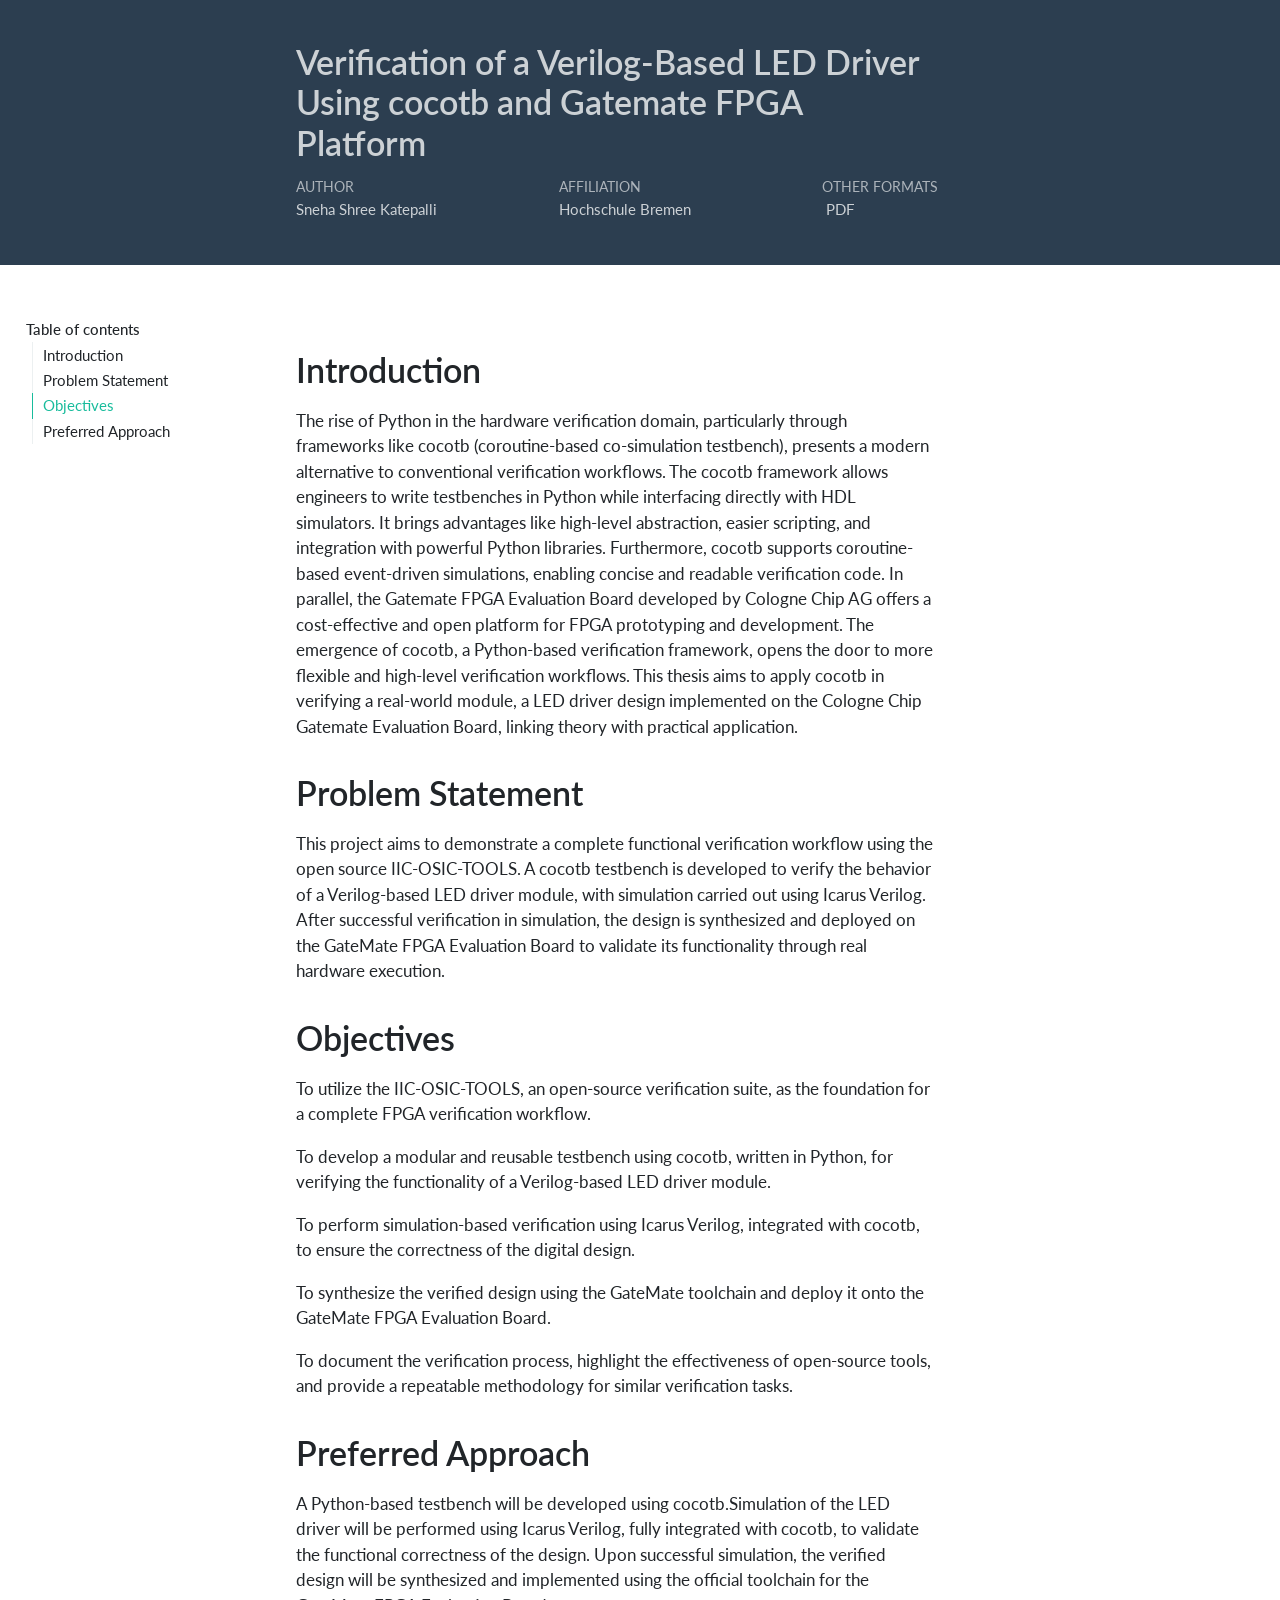
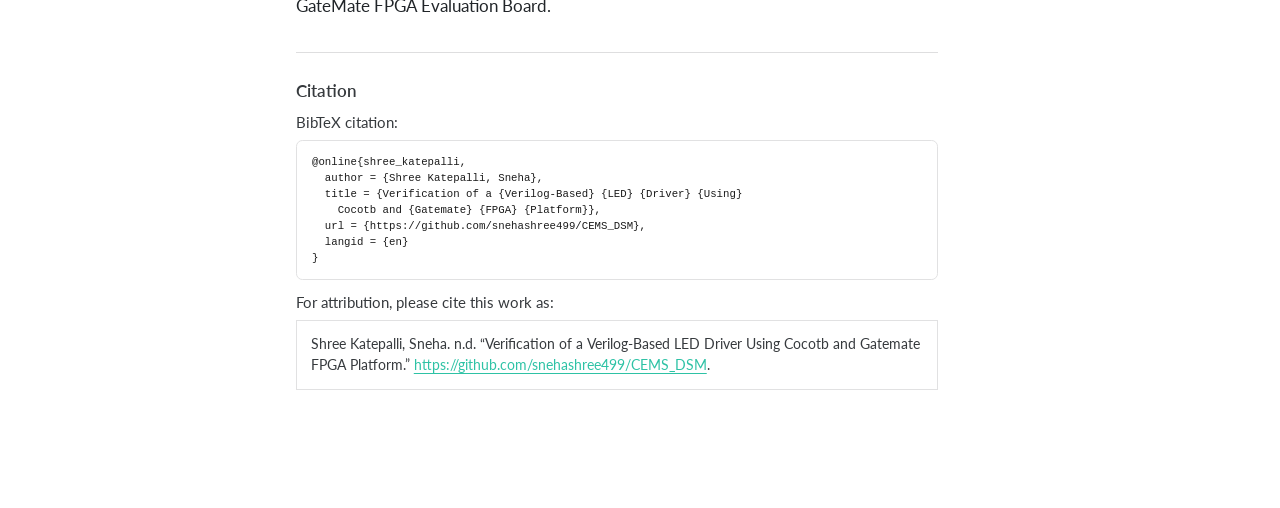
==== Documentation/_manuscript/index.html @ 668b686c "Added Documentation" ====
<!DOCTYPE html>
<html xmlns="http://www.w3.org/1999/xhtml" lang="en" xml:lang="en"><head>

<meta charset="utf-8">
<meta name="generator" content="quarto-1.7.31">

<meta name="viewport" content="width=device-width, initial-scale=1.0, user-scalable=yes">

<meta name="author" content="Sneha Shree Katepalli">

<title>Verification of a Verilog-Based LED Driver Using cocotb and Gatemate FPGA Platform</title>
<style>
code{white-space: pre-wrap;}
span.smallcaps{font-variant: small-caps;}
div.columns{display: flex; gap: min(4vw, 1.5em);}
div.column{flex: auto; overflow-x: auto;}
div.hanging-indent{margin-left: 1.5em; text-indent: -1.5em;}
ul.task-list{list-style: none;}
ul.task-list li input[type="checkbox"] {
  width: 0.8em;
  margin: 0 0.8em 0.2em -1em; /* quarto-specific, see https://github.com/quarto-dev/quarto-cli/issues/4556 */ 
  vertical-align: middle;
}
</style>


<script src="site_libs/clipboard/clipboard.min.js"></script>
<script src="site_libs/quarto-html/quarto.js" type="module"></script>
<script src="site_libs/quarto-html/tabsets/tabsets.js" type="module"></script>
<script src="site_libs/quarto-html/popper.min.js"></script>
<script src="site_libs/quarto-html/tippy.umd.min.js"></script>
<script src="site_libs/quarto-html/anchor.min.js"></script>
<link href="site_libs/quarto-html/tippy.css" rel="stylesheet">
<link href="site_libs/quarto-html/quarto-syntax-highlighting-e1a5c8363afafaef2c763b6775fbf3ca.css" rel="stylesheet" id="quarto-text-highlighting-styles">
<script src="site_libs/bootstrap/bootstrap.min.js"></script>
<link href="site_libs/bootstrap/bootstrap-icons.css" rel="stylesheet">
<link href="site_libs/bootstrap/bootstrap-6e5ff12f349f7d7ee99023e5a7f49be9.min.css" rel="stylesheet" append-hash="true" id="quarto-bootstrap" data-mode="light">


<meta name="citation_title" content="Verification of a Verilog-Based LED Driver Using cocotb and Gatemate FPGA Platform">
<meta name="citation_author" content="Sneha Shree Katepalli">
<meta name="citation_fulltext_html_url" content="https://github.com/snehashree499/CEMS_DSM">
<meta name="citation_language" content="en">
</head>

<body class="quarto-light">

<header id="title-block-header" class="quarto-title-block default toc-left page-columns page-full">
  <div class="quarto-title-banner page-columns page-full">
    <div class="quarto-title column-body">
      <h1 class="title">Verification of a Verilog-Based LED Driver Using cocotb and Gatemate FPGA Platform</h1>
          </div>

    
    <div class="quarto-title-meta-container">
      <div class="quarto-title-meta-column-start">
            <div class="quarto-title-meta-author">
          <div class="quarto-title-meta-heading">Author</div>
          <div class="quarto-title-meta-heading">Affiliation</div>
          
                <div class="quarto-title-meta-contents">
            <p class="author">Sneha Shree Katepalli <a href="mailto:snehashree499@gmail.com" class="quarto-title-author-email"><i class="bi bi-envelope"></i></a> </p>
          </div>
                <div class="quarto-title-meta-contents">
                    <p class="affiliation">
                        Hochschule Bremen
                      </p>
                  </div>
                    </div>
        
        <div class="quarto-title-meta">

                      
          
                
              </div>
      </div>
      <div class="quarto-title-meta-column-end quarto-other-formats-target">
      <div class="quarto-alternate-formats"><div class="quarto-title-meta-heading">Other Formats</div><div class="quarto-title-meta-contents"><p><a href="thesis_hp.pdf"><i class="bi bi-file-pdf"></i>PDF</a></p></div></div></div>
    </div>



    <div class="quarto-other-links-text-target">
    </div>  </div>
</header><div id="quarto-content" class="page-columns page-rows-contents page-layout-article toc-left">
<div id="quarto-sidebar-toc-left" class="sidebar toc-left">
  <nav id="TOC" role="doc-toc" class="toc-active">
    <h2 id="toc-title">Table of contents</h2>
   
  <ul>
  <li><a href="#introduction" id="toc-introduction" class="nav-link active" data-scroll-target="#introduction">Introduction</a></li>
  <li><a href="#problem-statement" id="toc-problem-statement" class="nav-link" data-scroll-target="#problem-statement">Problem Statement</a></li>
  <li><a href="#objectives" id="toc-objectives" class="nav-link" data-scroll-target="#objectives">Objectives</a></li>
  <li><a href="#preferred-approach" id="toc-preferred-approach" class="nav-link" data-scroll-target="#preferred-approach">Preferred Approach</a></li>
  </ul>
</nav>
</div>
<div id="quarto-margin-sidebar" class="sidebar margin-sidebar zindex-bottom">
</div>
<main class="content quarto-banner-title-block" id="quarto-document-content">



  


<section id="introduction" class="level1">
<h1>Introduction</h1>
<p>The rise of Python in the hardware verification domain, particularly through frameworks like cocotb (coroutine-based co-simulation testbench), presents a modern alternative to conventional verification workflows. The cocotb framework allows engineers to write testbenches in Python while interfacing directly with HDL simulators. It brings advantages like high-level abstraction, easier scripting, and integration with powerful Python libraries. Furthermore, cocotb supports coroutine-based event-driven simulations, enabling concise and readable verification code. In parallel, the Gatemate FPGA Evaluation Board developed by Cologne Chip AG offers a cost-effective and open platform for FPGA prototyping and development. The emergence of cocotb, a Python-based verification framework, opens the door to more flexible and high-level verification workflows. This thesis aims to apply cocotb in verifying a real-world module, a LED driver design implemented on the Cologne Chip Gatemate Evaluation Board, linking theory with practical application.</p>
</section>
<section id="problem-statement" class="level1">
<h1>Problem Statement</h1>
<p>This project aims to demonstrate a complete functional verification workflow using the open source IIC-OSIC-TOOLS. A cocotb testbench is developed to verify the behavior of a Verilog-based LED driver module, with simulation carried out using Icarus Verilog. After successful verification in simulation, the design is synthesized and deployed on the GateMate FPGA Evaluation Board to validate its functionality through real hardware execution.</p>
</section>
<section id="objectives" class="level1">
<h1>Objectives</h1>
<p>To utilize the IIC-OSIC-TOOLS, an open-source verification suite, as the foundation for a complete FPGA verification workflow.</p>
<p>To develop a modular and reusable testbench using cocotb, written in Python, for verifying the functionality of a Verilog-based LED driver module.</p>
<p>To perform simulation-based verification using Icarus Verilog, integrated with cocotb, to ensure the correctness of the digital design.</p>
<p>To synthesize the verified design using the GateMate toolchain and deploy it onto the GateMate FPGA Evaluation Board.</p>
<p>To document the verification process, highlight the effectiveness of open-source tools, and provide a repeatable methodology for similar verification tasks.</p>
</section>
<section id="preferred-approach" class="level1">
<h1>Preferred Approach</h1>
<p>A Python-based testbench will be developed using cocotb.Simulation of the LED driver will be performed using Icarus Verilog, fully integrated with cocotb, to validate the functional correctness of the design. Upon successful simulation, the verified design will be synthesized and implemented using the official toolchain for the GateMate FPGA Evaluation Board.</p>
</section>

<div id="quarto-appendix" class="default"><section class="quarto-appendix-contents" id="quarto-citation"><h2 class="anchored quarto-appendix-heading">Citation</h2><div><div class="quarto-appendix-secondary-label">BibTeX citation:</div><pre class="sourceCode code-with-copy quarto-appendix-bibtex"><code class="sourceCode bibtex">@online{shree_katepalli,
  author = {Shree Katepalli, Sneha},
  title = {Verification of a {Verilog-Based} {LED} {Driver} {Using}
    Cocotb and {Gatemate} {FPGA} {Platform}},
  url = {https://github.com/snehashree499/CEMS_DSM},
  langid = {en}
}
</code><button title="Copy to Clipboard" class="code-copy-button"><i class="bi"></i></button></pre><div class="quarto-appendix-secondary-label">For attribution, please cite this work as:</div><div id="ref-shree_katepalli" class="csl-entry quarto-appendix-citeas" role="listitem">
Shree Katepalli, Sneha. n.d. <span>“Verification of a Verilog-Based LED
Driver Using Cocotb and Gatemate FPGA Platform.”</span> <a href="https://github.com/snehashree499/CEMS_DSM">https://github.com/snehashree499/CEMS_DSM</a>.
</div></div></section></div></main>
<!-- /main column -->
<script id="quarto-html-after-body" type="application/javascript">
  window.document.addEventListener("DOMContentLoaded", function (event) {
    const icon = "";
    const anchorJS = new window.AnchorJS();
    anchorJS.options = {
      placement: 'right',
      icon: icon
    };
    anchorJS.add('.anchored');
    const isCodeAnnotation = (el) => {
      for (const clz of el.classList) {
        if (clz.startsWith('code-annotation-')) {                     
          return true;
        }
      }
      return false;
    }
    const onCopySuccess = function(e) {
      // button target
      const button = e.trigger;
      // don't keep focus
      button.blur();
      // flash "checked"
      button.classList.add('code-copy-button-checked');
      var currentTitle = button.getAttribute("title");
      button.setAttribute("title", "Copied!");
      let tooltip;
      if (window.bootstrap) {
        button.setAttribute("data-bs-toggle", "tooltip");
        button.setAttribute("data-bs-placement", "left");
        button.setAttribute("data-bs-title", "Copied!");
        tooltip = new bootstrap.Tooltip(button, 
          { trigger: "manual", 
            customClass: "code-copy-button-tooltip",
            offset: [0, -8]});
        tooltip.show();    
      }
      setTimeout(function() {
        if (tooltip) {
          tooltip.hide();
          button.removeAttribute("data-bs-title");
          button.removeAttribute("data-bs-toggle");
          button.removeAttribute("data-bs-placement");
        }
        button.setAttribute("title", currentTitle);
        button.classList.remove('code-copy-button-checked');
      }, 1000);
      // clear code selection
      e.clearSelection();
    }
    const getTextToCopy = function(trigger) {
        const codeEl = trigger.previousElementSibling.cloneNode(true);
        for (const childEl of codeEl.children) {
          if (isCodeAnnotation(childEl)) {
            childEl.remove();
          }
        }
        return codeEl.innerText;
    }
    const clipboard = new window.ClipboardJS('.code-copy-button:not([data-in-quarto-modal])', {
      text: getTextToCopy
    });
    clipboard.on('success', onCopySuccess);
    if (window.document.getElementById('quarto-embedded-source-code-modal')) {
      const clipboardModal = new window.ClipboardJS('.code-copy-button[data-in-quarto-modal]', {
        text: getTextToCopy,
        container: window.document.getElementById('quarto-embedded-source-code-modal')
      });
      clipboardModal.on('success', onCopySuccess);
    }
      var localhostRegex = new RegExp(/^(?:http|https):\/\/localhost\:?[0-9]*\//);
      var mailtoRegex = new RegExp(/^mailto:/);
        var filterRegex = new RegExp('/' + window.location.host + '/');
      var isInternal = (href) => {
          return filterRegex.test(href) || localhostRegex.test(href) || mailtoRegex.test(href);
      }
      // Inspect non-navigation links and adorn them if external
     var links = window.document.querySelectorAll('a[href]:not(.nav-link):not(.navbar-brand):not(.toc-action):not(.sidebar-link):not(.sidebar-item-toggle):not(.pagination-link):not(.no-external):not([aria-hidden]):not(.dropdown-item):not(.quarto-navigation-tool):not(.about-link)');
      for (var i=0; i<links.length; i++) {
        const link = links[i];
        if (!isInternal(link.href)) {
          // undo the damage that might have been done by quarto-nav.js in the case of
          // links that we want to consider external
          if (link.dataset.originalHref !== undefined) {
            link.href = link.dataset.originalHref;
          }
        }
      }
    function tippyHover(el, contentFn, onTriggerFn, onUntriggerFn) {
      const config = {
        allowHTML: true,
        maxWidth: 500,
        delay: 100,
        arrow: false,
        appendTo: function(el) {
            return el.parentElement;
        },
        interactive: true,
        interactiveBorder: 10,
        theme: 'quarto',
        placement: 'bottom-start',
      };
      if (contentFn) {
        config.content = contentFn;
      }
      if (onTriggerFn) {
        config.onTrigger = onTriggerFn;
      }
      if (onUntriggerFn) {
        config.onUntrigger = onUntriggerFn;
      }
      window.tippy(el, config); 
    }
    const noterefs = window.document.querySelectorAll('a[role="doc-noteref"]');
    for (var i=0; i<noterefs.length; i++) {
      const ref = noterefs[i];
      tippyHover(ref, function() {
        // use id or data attribute instead here
        let href = ref.getAttribute('data-footnote-href') || ref.getAttribute('href');
        try { href = new URL(href).hash; } catch {}
        const id = href.replace(/^#\/?/, "");
        const note = window.document.getElementById(id);
        if (note) {
          return note.innerHTML;
        } else {
          return "";
        }
      });
    }
    const xrefs = window.document.querySelectorAll('a.quarto-xref');
    const processXRef = (id, note) => {
      // Strip column container classes
      const stripColumnClz = (el) => {
        el.classList.remove("page-full", "page-columns");
        if (el.children) {
          for (const child of el.children) {
            stripColumnClz(child);
          }
        }
      }
      stripColumnClz(note)
      if (id === null || id.startsWith('sec-')) {
        // Special case sections, only their first couple elements
        const container = document.createElement("div");
        if (note.children && note.children.length > 2) {
          container.appendChild(note.children[0].cloneNode(true));
          for (let i = 1; i < note.children.length; i++) {
            const child = note.children[i];
            if (child.tagName === "P" && child.innerText === "") {
              continue;
            } else {
              container.appendChild(child.cloneNode(true));
              break;
            }
          }
          if (window.Quarto?.typesetMath) {
            window.Quarto.typesetMath(container);
          }
          return container.innerHTML
        } else {
          if (window.Quarto?.typesetMath) {
            window.Quarto.typesetMath(note);
          }
          return note.innerHTML;
        }
      } else {
        // Remove any anchor links if they are present
        const anchorLink = note.querySelector('a.anchorjs-link');
        if (anchorLink) {
          anchorLink.remove();
        }
        if (window.Quarto?.typesetMath) {
          window.Quarto.typesetMath(note);
        }
        if (note.classList.contains("callout")) {
          return note.outerHTML;
        } else {
          return note.innerHTML;
        }
      }
    }
    for (var i=0; i<xrefs.length; i++) {
      const xref = xrefs[i];
      tippyHover(xref, undefined, function(instance) {
        instance.disable();
        let url = xref.getAttribute('href');
        let hash = undefined; 
        if (url.startsWith('#')) {
          hash = url;
        } else {
          try { hash = new URL(url).hash; } catch {}
        }
        if (hash) {
          const id = hash.replace(/^#\/?/, "");
          const note = window.document.getElementById(id);
          if (note !== null) {
            try {
              const html = processXRef(id, note.cloneNode(true));
              instance.setContent(html);
            } finally {
              instance.enable();
              instance.show();
            }
          } else {
            // See if we can fetch this
            fetch(url.split('#')[0])
            .then(res => res.text())
            .then(html => {
              const parser = new DOMParser();
              const htmlDoc = parser.parseFromString(html, "text/html");
              const note = htmlDoc.getElementById(id);
              if (note !== null) {
                const html = processXRef(id, note);
                instance.setContent(html);
              } 
            }).finally(() => {
              instance.enable();
              instance.show();
            });
          }
        } else {
          // See if we can fetch a full url (with no hash to target)
          // This is a special case and we should probably do some content thinning / targeting
          fetch(url)
          .then(res => res.text())
          .then(html => {
            const parser = new DOMParser();
            const htmlDoc = parser.parseFromString(html, "text/html");
            const note = htmlDoc.querySelector('main.content');
            if (note !== null) {
              // This should only happen for chapter cross references
              // (since there is no id in the URL)
              // remove the first header
              if (note.children.length > 0 && note.children[0].tagName === "HEADER") {
                note.children[0].remove();
              }
              const html = processXRef(null, note);
              instance.setContent(html);
            } 
          }).finally(() => {
            instance.enable();
            instance.show();
          });
        }
      }, function(instance) {
      });
    }
        let selectedAnnoteEl;
        const selectorForAnnotation = ( cell, annotation) => {
          let cellAttr = 'data-code-cell="' + cell + '"';
          let lineAttr = 'data-code-annotation="' +  annotation + '"';
          const selector = 'span[' + cellAttr + '][' + lineAttr + ']';
          return selector;
        }
        const selectCodeLines = (annoteEl) => {
          const doc = window.document;
          const targetCell = annoteEl.getAttribute("data-target-cell");
          const targetAnnotation = annoteEl.getAttribute("data-target-annotation");
          const annoteSpan = window.document.querySelector(selectorForAnnotation(targetCell, targetAnnotation));
          const lines = annoteSpan.getAttribute("data-code-lines").split(",");
          const lineIds = lines.map((line) => {
            return targetCell + "-" + line;
          })
          let top = null;
          let height = null;
          let parent = null;
          if (lineIds.length > 0) {
              //compute the position of the single el (top and bottom and make a div)
              const el = window.document.getElementById(lineIds[0]);
              top = el.offsetTop;
              height = el.offsetHeight;
              parent = el.parentElement.parentElement;
            if (lineIds.length > 1) {
              const lastEl = window.document.getElementById(lineIds[lineIds.length - 1]);
              const bottom = lastEl.offsetTop + lastEl.offsetHeight;
              height = bottom - top;
            }
            if (top !== null && height !== null && parent !== null) {
              // cook up a div (if necessary) and position it 
              let div = window.document.getElementById("code-annotation-line-highlight");
              if (div === null) {
                div = window.document.createElement("div");
                div.setAttribute("id", "code-annotation-line-highlight");
                div.style.position = 'absolute';
                parent.appendChild(div);
              }
              div.style.top = top - 2 + "px";
              div.style.height = height + 4 + "px";
              div.style.left = 0;
              let gutterDiv = window.document.getElementById("code-annotation-line-highlight-gutter");
              if (gutterDiv === null) {
                gutterDiv = window.document.createElement("div");
                gutterDiv.setAttribute("id", "code-annotation-line-highlight-gutter");
                gutterDiv.style.position = 'absolute';
                const codeCell = window.document.getElementById(targetCell);
                const gutter = codeCell.querySelector('.code-annotation-gutter');
                gutter.appendChild(gutterDiv);
              }
              gutterDiv.style.top = top - 2 + "px";
              gutterDiv.style.height = height + 4 + "px";
            }
            selectedAnnoteEl = annoteEl;
          }
        };
        const unselectCodeLines = () => {
          const elementsIds = ["code-annotation-line-highlight", "code-annotation-line-highlight-gutter"];
          elementsIds.forEach((elId) => {
            const div = window.document.getElementById(elId);
            if (div) {
              div.remove();
            }
          });
          selectedAnnoteEl = undefined;
        };
          // Handle positioning of the toggle
      window.addEventListener(
        "resize",
        throttle(() => {
          elRect = undefined;
          if (selectedAnnoteEl) {
            selectCodeLines(selectedAnnoteEl);
          }
        }, 10)
      );
      function throttle(fn, ms) {
      let throttle = false;
      let timer;
        return (...args) => {
          if(!throttle) { // first call gets through
              fn.apply(this, args);
              throttle = true;
          } else { // all the others get throttled
              if(timer) clearTimeout(timer); // cancel #2
              timer = setTimeout(() => {
                fn.apply(this, args);
                timer = throttle = false;
              }, ms);
          }
        };
      }
        // Attach click handler to the DT
        const annoteDls = window.document.querySelectorAll('dt[data-target-cell]');
        for (const annoteDlNode of annoteDls) {
          annoteDlNode.addEventListener('click', (event) => {
            const clickedEl = event.target;
            if (clickedEl !== selectedAnnoteEl) {
              unselectCodeLines();
              const activeEl = window.document.querySelector('dt[data-target-cell].code-annotation-active');
              if (activeEl) {
                activeEl.classList.remove('code-annotation-active');
              }
              selectCodeLines(clickedEl);
              clickedEl.classList.add('code-annotation-active');
            } else {
              // Unselect the line
              unselectCodeLines();
              clickedEl.classList.remove('code-annotation-active');
            }
          });
        }
    const findCites = (el) => {
      const parentEl = el.parentElement;
      if (parentEl) {
        const cites = parentEl.dataset.cites;
        if (cites) {
          return {
            el,
            cites: cites.split(' ')
          };
        } else {
          return findCites(el.parentElement)
        }
      } else {
        return undefined;
      }
    };
    var bibliorefs = window.document.querySelectorAll('a[role="doc-biblioref"]');
    for (var i=0; i<bibliorefs.length; i++) {
      const ref = bibliorefs[i];
      const citeInfo = findCites(ref);
      if (citeInfo) {
        tippyHover(citeInfo.el, function() {
          var popup = window.document.createElement('div');
          citeInfo.cites.forEach(function(cite) {
            var citeDiv = window.document.createElement('div');
            citeDiv.classList.add('hanging-indent');
            citeDiv.classList.add('csl-entry');
            var biblioDiv = window.document.getElementById('ref-' + cite);
            if (biblioDiv) {
              citeDiv.innerHTML = biblioDiv.innerHTML;
            }
            popup.appendChild(citeDiv);
          });
          return popup.innerHTML;
        });
      }
    }
  });
  </script>
</div> <!-- /content -->




</body></html>
---- Documentation/_manuscript/site_libs/quarto-html/tippy.css ----
.tippy-box[data-animation=fade][data-state=hidden]{opacity:0}[data-tippy-root]{max-width:calc(100vw - 10px)}.tippy-box{position:relative;background-color:#333;color:#fff;border-radius:4px;font-size:14px;line-height:1.4;white-space:normal;outline:0;transition-property:transform,visibility,opacity}.tippy-box[data-placement^=top]>.tippy-arrow{bottom:0}.tippy-box[data-placement^=top]>.tippy-arrow:before{bottom:-7px;left:0;border-width:8px 8px 0;border-top-color:initial;transform-origin:center top}.tippy-box[data-placement^=bottom]>.tippy-arrow{top:0}.tippy-box[data-placement^=bottom]>.tippy-arrow:before{top:-7px;left:0;border-width:0 8px 8px;border-bottom-color:initial;transform-origin:center bottom}.tippy-box[data-placement^=left]>.tippy-arrow{right:0}.tippy-box[data-placement^=left]>.tippy-arrow:before{border-width:8px 0 8px 8px;border-left-color:initial;right:-7px;transform-origin:center left}.tippy-box[data-placement^=right]>.tippy-arrow{left:0}.tippy-box[data-placement^=right]>.tippy-arrow:before{left:-7px;border-width:8px 8px 8px 0;border-right-color:initial;transform-origin:center right}.tippy-box[data-inertia][data-state=visible]{transition-timing-function:cubic-bezier(.54,1.5,.38,1.11)}.tippy-arrow{width:16px;height:16px;color:#333}.tippy-arrow:before{content:"";position:absolute;border-color:transparent;border-style:solid}.tippy-content{position:relative;padding:5px 9px;z-index:1}
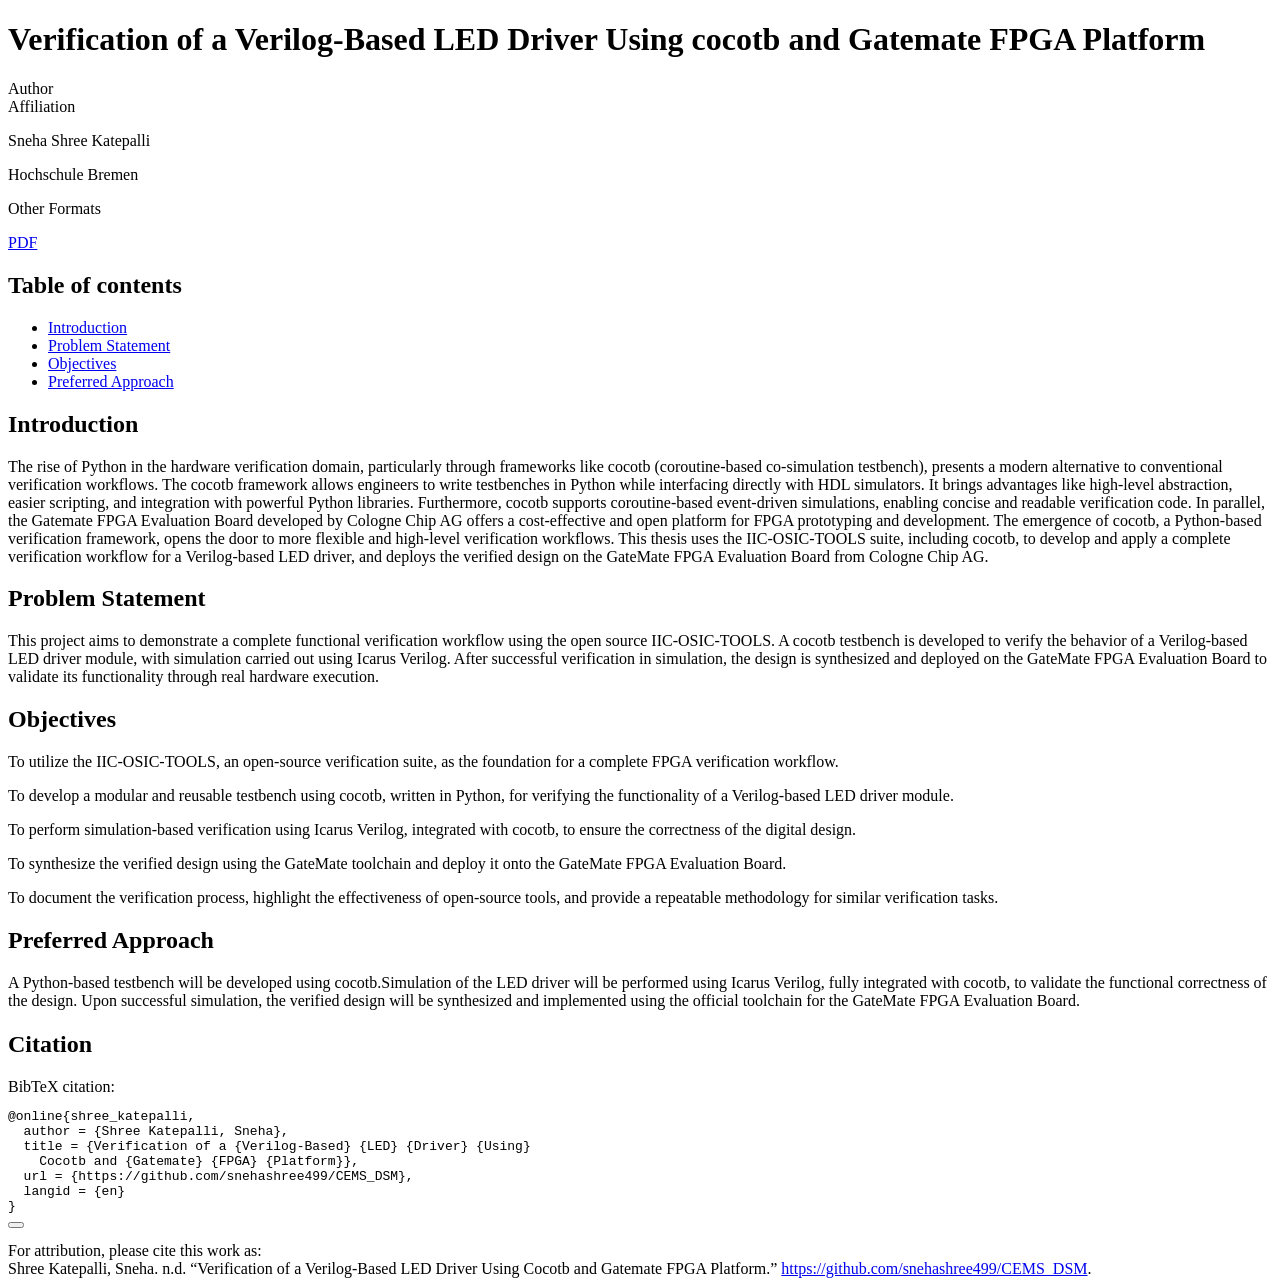
==== commit 75618b54: "GateMate and test added" ====
--- a/Documentation/_manuscript/index.html
+++ b/Documentation/_manuscript/index.html
@@ -34,7 +34,7 @@
 <link href="site_libs/quarto-html/quarto-syntax-highlighting-e1a5c8363afafaef2c763b6775fbf3ca.css" rel="stylesheet" id="quarto-text-highlighting-styles">
 <script src="site_libs/bootstrap/bootstrap.min.js"></script>
 <link href="site_libs/bootstrap/bootstrap-icons.css" rel="stylesheet">
-<link href="site_libs/bootstrap/bootstrap-6e5ff12f349f7d7ee99023e5a7f49be9.min.css" rel="stylesheet" append-hash="true" id="quarto-bootstrap" data-mode="light">
+<link href="site_libs/bootstrap/bootstrap-769b268fb290e116fe386cf5612ac759.min.css" rel="stylesheet" append-hash="true" id="quarto-bootstrap" data-mode="light">
 
 
 <meta name="citation_title" content="Verification of a Verilog-Based LED Driver Using cocotb and Gatemate FPGA Platform">
@@ -107,7 +107,7 @@
 
 <section id="introduction" class="level1">
 <h1>Introduction</h1>
-<p>The rise of Python in the hardware verification domain, particularly through frameworks like cocotb (coroutine-based co-simulation testbench), presents a modern alternative to conventional verification workflows. The cocotb framework allows engineers to write testbenches in Python while interfacing directly with HDL simulators. It brings advantages like high-level abstraction, easier scripting, and integration with powerful Python libraries. Furthermore, cocotb supports coroutine-based event-driven simulations, enabling concise and readable verification code. In parallel, the Gatemate FPGA Evaluation Board developed by Cologne Chip AG offers a cost-effective and open platform for FPGA prototyping and development. The emergence of cocotb, a Python-based verification framework, opens the door to more flexible and high-level verification workflows. This thesis aims to apply cocotb in verifying a real-world module, a LED driver design implemented on the Cologne Chip Gatemate Evaluation Board, linking theory with practical application.</p>
+<p>The rise of Python in the hardware verification domain, particularly through frameworks like cocotb (coroutine-based co-simulation testbench), presents a modern alternative to conventional verification workflows. The cocotb framework allows engineers to write testbenches in Python while interfacing directly with HDL simulators. It brings advantages like high-level abstraction, easier scripting, and integration with powerful Python libraries. Furthermore, cocotb supports coroutine-based event-driven simulations, enabling concise and readable verification code. In parallel, the Gatemate FPGA Evaluation Board developed by Cologne Chip AG offers a cost-effective and open platform for FPGA prototyping and development. The emergence of cocotb, a Python-based verification framework, opens the door to more flexible and high-level verification workflows. This thesis uses the IIC-OSIC-TOOLS suite, including cocotb, to develop and apply a complete verification workflow for a Verilog-based LED driver, and deploys the verified design on the GateMate FPGA Evaluation Board from Cologne Chip AG.</p>
 </section>
 <section id="problem-statement" class="level1">
 <h1>Problem Statement</h1>
